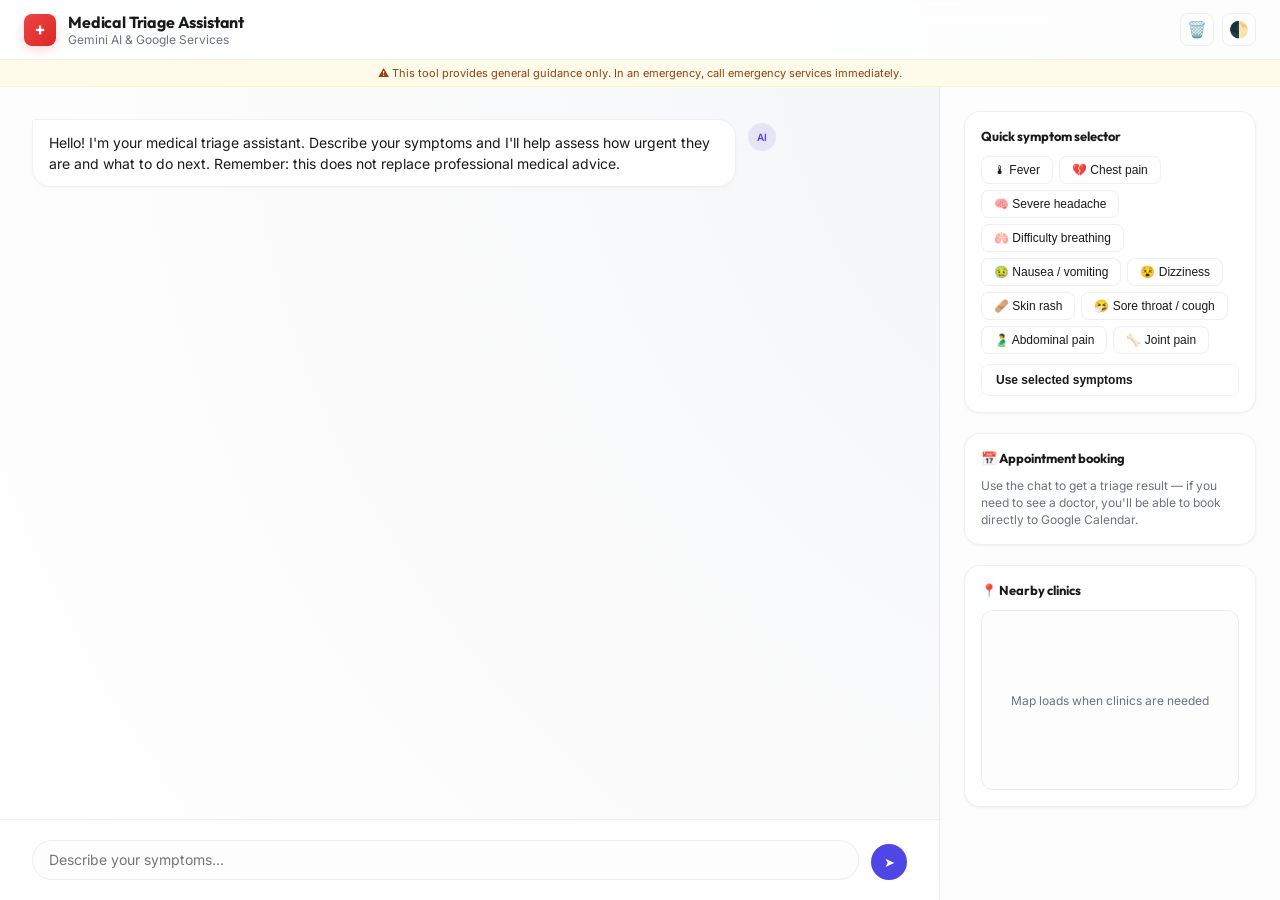
==== index.html @ 12d9a386 "Initial commit: Medical Triage Assistant" ====
<!DOCTYPE html>
<html lang="en" data-theme="light">
<head>
  <meta charset="UTF-8" />
  <meta name="viewport" content="width=device-width, initial-scale=1.0" />
  <meta name="description" content="AI-powered medical triage assistant using Gemini AI and Google Services" />
  <title>Medical Triage Assistant</title>
  <link rel="stylesheet" href="style.css" />
</head>
<body>
  <a href="#chat-messages" class="skip-link">Skip to main content</a>
  <header>
    <div class="header-left">
      <div class="logo">+</div>
      <div>
        <h1>Medical Triage Assistant</h1>
        <p>Gemini AI & Google Services</p>
      </div>
    </div>
    <div class="header-right">
      <button class="icon-btn" id="clear-chat-btn" title="Clear Chat" aria-label="Clear Chat">🗑️</button>
      <button class="icon-btn" id="theme-toggle" title="Toggle Dark Mode" aria-label="Toggle Theme">🌓</button>
    </div>
  </header>

  <div class="disclaimer-bar">
    ⚠ This tool provides general guidance only. In an emergency, call emergency services immediately.
  </div>

  <div class="main">

    <!-- Left: Chat panel -->
    <div class="chat-panel" role="main" aria-label="Medical triage chat">
      <div class="chat-messages" id="chat-messages" role="log" aria-live="polite" aria-label="Triage conversation"></div>
      <div class="chat-input-area">
        <div class="input-wrapper">
          <textarea
            id="chat-input"
            placeholder="Describe your symptoms..."
            rows="1"
            aria-label="Describe your symptoms"
          ></textarea>
        </div>
        <button class="send-btn" id="send-btn" aria-label="Send message">➤</button>
      </div>
    </div>

    <!-- Right: Side panel -->
    <div class="side-panel">

      <!-- Quick symptom selector -->
      <div class="panel-card">
        <h3>Quick symptom selector</h3>
        <div class="symptom-checklist" role="group" aria-label="Common symptoms">
          <button class="symptom-tag" data-symptom="fever">🌡 Fever</button>
          <button class="symptom-tag" data-symptom="chest pain">💔 Chest pain</button>
          <button class="symptom-tag" data-symptom="severe headache">🧠 Severe headache</button>
          <button class="symptom-tag" data-symptom="difficulty breathing">🫁 Difficulty breathing</button>
          <button class="symptom-tag" data-symptom="nausea and vomiting">🤢 Nausea / vomiting</button>
          <button class="symptom-tag" data-symptom="dizziness">😵 Dizziness</button>
          <button class="symptom-tag" data-symptom="rash">🩹 Skin rash</button>
          <button class="symptom-tag" data-symptom="sore throat and cough">🤧 Sore throat / cough</button>
          <button class="symptom-tag" data-symptom="abdominal pain">🫃 Abdominal pain</button>
          <button class="symptom-tag" data-symptom="joint pain">🦴 Joint pain</button>
        </div>
        <button class="btn btn-outline" id="use-selected-btn" style="width:100%;margin-top:10px;">Use selected symptoms</button>
      </div>

      <!-- Calendar status -->
      <div class="panel-card">
        <h3>📅 Appointment booking</h3>
        <div class="calendar-status" id="calendar-status">
          Use the chat to get a triage result — if you need to see a doctor, you'll be able to book directly to Google Calendar.
        </div>
      </div>

      <!-- Map -->
      <div class="panel-card">
        <h3>📍 Nearby clinics</h3>
        <div id="map-container">Map loads when clinics are needed</div>
      </div>

    </div>
  </div>

  <script src="config.js"></script>
  <script src="app.js"></script>
</body>
</html>
---- style.css ----
@import url('https://fonts.googleapis.com/css2?family=Inter:wght@400;500;600&family=Outfit:wght@400;600;700&display=swap');

:root {
  /* Core Palette */
  --bg: #fdfdfd;
  --surface: rgba(255, 255, 255, 0.8);
  --glass: rgba(255, 255, 255, 0.4);
  --border: rgba(0, 0, 0, 0.06);
  --text: #1a1a1a;
  --muted: #6b7280;
  
  /* Brand Colors */
  --primary: #4f46e5;
  --primary-glow: rgba(79, 70, 229, 0.1);
  --accent: #ef4444;
  
  /* Triage Colors */
  --low: #10b981;
  --medium: #f59e0b;
  --high: #ef4444;
  --emergency: #991b1b;
  
  /* Spacing & Radius */
  --radius: 16px;
  --transition: all 0.3s cubic-bezier(0.4, 0, 0.2, 1);
}

[data-theme="dark"] {
  --bg: #111827;
  --surface: rgba(31, 41, 55, 0.8);
  --glass: rgba(31, 41, 55, 0.4);
  --border: rgba(255, 255, 255, 0.1);
  --text: #f9fafb;
  --muted: #9ca3af;
}

/* ─── Accessibility ─────────────────────────────────────────────────────────── */
.skip-link {
  position: absolute;
  top: -100px;
  left: 1rem;
  background: var(--primary);
  color: white;
  padding: 8px 16px;
  border-radius: 0 0 8px 8px;
  font-size: 14px;
  font-weight: 600;
  text-decoration: none;
  z-index: 9999;
  transition: top 0.2s;
}
.skip-link:focus { top: 0; }

*, *::before, *::after { 
  box-sizing: border-box; 
  margin: 0; 
  padding: 0; 
}

body {
  font-family: 'Inter', -apple-system, sans-serif;
  background: radial-gradient(circle at top right, #f3f4f6, #ffffff);
  color: var(--text);
  min-height: 100vh;
  display: flex;
  flex-direction: column;
  overflow: hidden; /* Main window shouldn't scroll */
}

[data-theme="dark"] body {
  background: radial-gradient(circle at top right, #1f2937, #111827);
}

h1, h2, h3, .logo {
  font-family: 'Outfit', sans-serif;
}

/* ─── Header ─────────────────────────────────────────────────────────────── */
header {
  background: var(--surface);
  backdrop-filter: blur(12px);
  -webkit-backdrop-filter: blur(12px);
  border-bottom: 1px solid var(--border);
  padding: 0.75rem 1.5rem;
  display: flex;
  align-items: center;
  justify-content: space-between;
  z-index: 100;
}

.header-left {
  display: flex;
  align-items: center;
  gap: 12px;
}

.header-right {
  display: flex;
  gap: 8px;
}

.icon-btn {
  background: transparent;
  border: 1px solid var(--border);
  border-radius: 8px;
  font-size: 16px;
  padding: 6px;
  cursor: pointer;
  transition: var(--transition);
  display: flex;
  color: var(--text);
}
.icon-btn:hover { background: var(--border); }

.logo {
  width: 32px;
  height: 32px;
  background: linear-gradient(135deg, var(--accent), #dc2626);
  border-radius: 8px;
  display: flex;
  align-items: center;
  justify-content: center;
  color: white;
  font-size: 18px;
  font-weight: 700;
  box-shadow: 0 4px 12px rgba(239, 68, 68, 0.2);
}

header h1 { 
  font-size: 16px; 
  font-weight: 700; 
  letter-spacing: -0.01em;
}

header p { 
  font-size: 12px; 
  color: var(--muted);
}

/* ─── Compact Disclaimer ────────────────────────────────────────────────────── */
.disclaimer-bar {
  background: #fffbeb;
  border-bottom: 1px solid #fef3c7;
  padding: 6px 1.5rem;
  font-size: 11px;
  color: #92400e;
  text-align: center;
}

/* ─── Main Layout ───────────────────────────────────────────────────────────── */
.main {
  display: grid;
  grid-template-columns: 1fr 340px;
  gap: 0;
  flex: 1;
  height: calc(100vh - 80px); /* Adjust based on header + disclaimer height */
  overflow: hidden;
}

/* ─── Chat Panel ────────────────────────────────────────────────────────────── */
.chat-panel {
  display: flex;
  flex-direction: column;
  background: transparent;
  border-right: 1px solid var(--border);
}

.chat-messages {
  flex: 1;
  overflow-y: auto;
  padding: 2rem;
  display: flex;
  flex-direction: column;
  gap: 1.5rem;
  scroll-behavior: smooth;
}

/* Custom Scrollbar */
.chat-messages::-webkit-scrollbar { width: 6px; }
.chat-messages::-webkit-scrollbar-track { background: transparent; }
.chat-messages::-webkit-scrollbar-thumb { background: #e5e7eb; border-radius: 10px; }

.message {
  display: flex;
  gap: 12px;
  max-width: 85%;
  animation: fadeIn 0.4s ease-out;
}

@keyframes fadeIn {
  from { opacity: 0; transform: translateY(10px); }
  to { opacity: 1; transform: translateY(0); }
}

.message.user { 
  align-self: flex-end;
  flex-direction: row-reverse;
}

.avatar {
  width: 28px;
  height: 28px;
  border-radius: 50%;
  display: flex;
  align-items: center;
  justify-content: center;
  font-size: 10px;
  font-weight: 600;
  flex-shrink: 0;
  margin-top: 4px;
}

.message.assistant .avatar { background: var(--primary-glow); color: var(--primary); }
.message.user .avatar { background: #eff6ff; color: #1d4ed8; }

.bubble {
  padding: 12px 16px;
  border-radius: 18px;
  font-size: 14px;
  line-height: 1.5;
  position: relative;
}

.message.assistant .bubble {
  background: var(--surface);
  color: var(--text);
  border: 1px solid var(--border);
  box-shadow: 0 2px 4px rgba(0,0,0,0.02);
  border-top-left-radius: 4px;
}

.message.user .bubble {
  background: var(--primary);
  color: white;
  border-top-right-radius: 4px;
  box-shadow: 0 4px 12px rgba(79, 70, 229, 0.15);
}

/* ─── Triage Content ────────────────────────────────────────────────────────── */
.urgency-badge {
  display: inline-flex;
  align-items: center;
  gap: 6px;
  padding: 4px 10px;
  border-radius: 6px;
  font-size: 11px;
  font-weight: 700;
  text-transform: uppercase;
  letter-spacing: 0.03em;
  margin-bottom: 12px;
}

.urgency-low      { background: #d1fae5; color: #065f46; }
.urgency-medium   { background: #fef3c7; color: #92400e; }
.urgency-high     { background: #fee2e2; color: #991b1b; }
/* ─── Emergency Note ────────────────────────────────────────────────────────── */
.emergency-note {
  background: var(--emergency);
  color: white;
  padding: 12px 16px;
  border-radius: 12px;
  font-weight: 600;
  margin-bottom: 16px;
  font-size: 14px;
  box-shadow: 0 4px 12px rgba(153, 27, 27, 0.2);
  display: flex;
  align-items: center;
  gap: 10px;
}

.triage-section { margin-top: 12px; }
.triage-section h4 { 
  font-size: 11px; 
  font-weight: 700; 
  margin-bottom: 6px; 
  color: var(--muted); 
  text-transform: uppercase;
}

.triage-section p, .triage-section ul { font-size: 14px; color: var(--text); }
.triage-section ul { padding-left: 1.25rem; list-style-type: none; }
.triage-section ul li { position: relative; margin-bottom: 4px; }
.triage-section ul li::before {
  content: "•";
  color: var(--primary);
  position: absolute;
  left: -1rem;
}

/* ─── Input Area ────────────────────────────────────────────────────────────── */
.chat-input-area {
  padding: 1.25rem 2rem;
  background: var(--surface);
  border-top: 1px solid var(--border);
  display: flex;
  gap: 12px;
  align-items: flex-end; /* Align to bottom for resize */
}

.input-wrapper {
  flex: 1;
  position: relative;
  display: flex;
  align-items: flex-end; /* Keep textarea grounded */
}

.chat-input-area textarea {
  width: 100%;
  border: 1px solid var(--border);
  border-radius: 20px;
  padding: 10px 16px;
  font-size: 14px;
  font-family: inherit;
  resize: none;
  min-height: 40px;
  max-height: 150px;
  outline: none;
  background: var(--bg);
  color: var(--text);
  transition: box-shadow var(--transition), border-color var(--transition);
  overflow-y: hidden; /* Hide scroll unless max-height hit */
}

.chat-input-area textarea:focus { 
  border-color: var(--primary); 
  background: var(--surface);
  box-shadow: 0 0 0 4px var(--primary-glow);
}

.send-btn {
  width: 36px;
  height: 36px;
  border-radius: 50%;
  background: var(--primary);
  color: white;
  border: none;
  cursor: pointer;
  display: flex;
  align-items: center;
  justify-content: center;
  transition: var(--transition);
}

.send-btn:hover:not(:disabled) { transform: scale(1.05); background: #4338ca; }
.send-btn:disabled { opacity: 0.5; cursor: not-allowed; }

/* ─── Side Panel ───────────────────────────────────────────────────────────── */
.side-panel {
  background: var(--bg);
  padding: 1.5rem;
  display: flex;
  flex-direction: column;
  gap: 1.25rem;
  overflow-y: auto;
}

.panel-card {
  background: var(--surface);
  border: 1px solid var(--border);
  border-radius: var(--radius);
  padding: 1rem;
  box-shadow: 0 1px 3px rgba(0,0,0,0.05);
}

.panel-card h3 { 
  font-size: 13px; 
  font-weight: 700; 
  margin-bottom: 12px; 
  display: flex;
  align-items: center;
  gap: 8px;
}

.symptom-checklist { 
  display: flex; 
  flex-wrap: wrap; 
  gap: 6px; 
}

.symptom-tag {
  padding: 6px 12px;
  border: 1px solid var(--border);
  border-radius: 8px;
  font-size: 12px;
  cursor: pointer;
  background: var(--surface);
  color: var(--text);
  transition: var(--transition);
}

.symptom-tag:hover { border-color: var(--primary); color: var(--primary); }
.symptom-tag.selected { background: var(--primary-glow); border-color: var(--primary); color: var(--primary); }

#map-container {
  height: 180px;
  border-radius: 12px;
  overflow: hidden;
  border: 1px solid var(--border);
  background: var(--bg);
  display: flex;
  align-items: center;
  justify-content: center;
  font-size: 12px;
  color: var(--muted);
  text-align: center;
  padding: 1rem;
}

.calendar-status {
  font-size: 12px;
  color: var(--muted);
  line-height: 1.4;
}

.action-buttons { 
  display: flex; 
  gap: 8px; 
  margin-top: 16px; 
}

.btn {
  padding: 8px 14px;
  border-radius: 8px;
  font-size: 12px;
  font-weight: 600;
  cursor: pointer;
  border: none;
  transition: var(--transition);
  display: inline-flex;
  align-items: center;
  gap: 6px;
}

.btn-primary { background: var(--primary); color: white; }
.btn-green   { background: var(--low); color: white; }
.btn-outline { background: transparent; border: 1px solid var(--border); color: var(--text); }
.btn:hover { filter: brightness(0.95); transform: translateY(-1px); }

/* ─── Typing Indicator ─────────────────────────────────────────────────────── */
.typing-indicator { display: flex; gap: 4px; padding: 4px 0; }
.typing-indicator span {
  width: 6px; height: 6px; background: var(--muted);
  border-radius: 50%; animation: bounce 1.2s infinite;
}
.typing-indicator span:nth-child(2) { animation-delay: 0.2s; }
.typing-indicator span:nth-child(3) { animation-delay: 0.4s; }
@keyframes bounce { 0%,60%,100%{transform:translateY(0)} 30%{transform:translateY(-4px)} }

/* ─── Dark mode overrides ───────────────────────────────────────────────────── */
[data-theme="dark"] .urgency-medium { background: #78350f; color: #fef3c7; }
[data-theme="dark"] .urgency-low { background: #064e3b; color: #d1fae5; }
[data-theme="dark"] .urgency-high { background: #7f1d1d; color: #fee2e2; }

@media (max-width: 850px) {
  .main { grid-template-columns: 1fr; }
  .side-panel { display: none; } /* Could add a toggle here later */
}
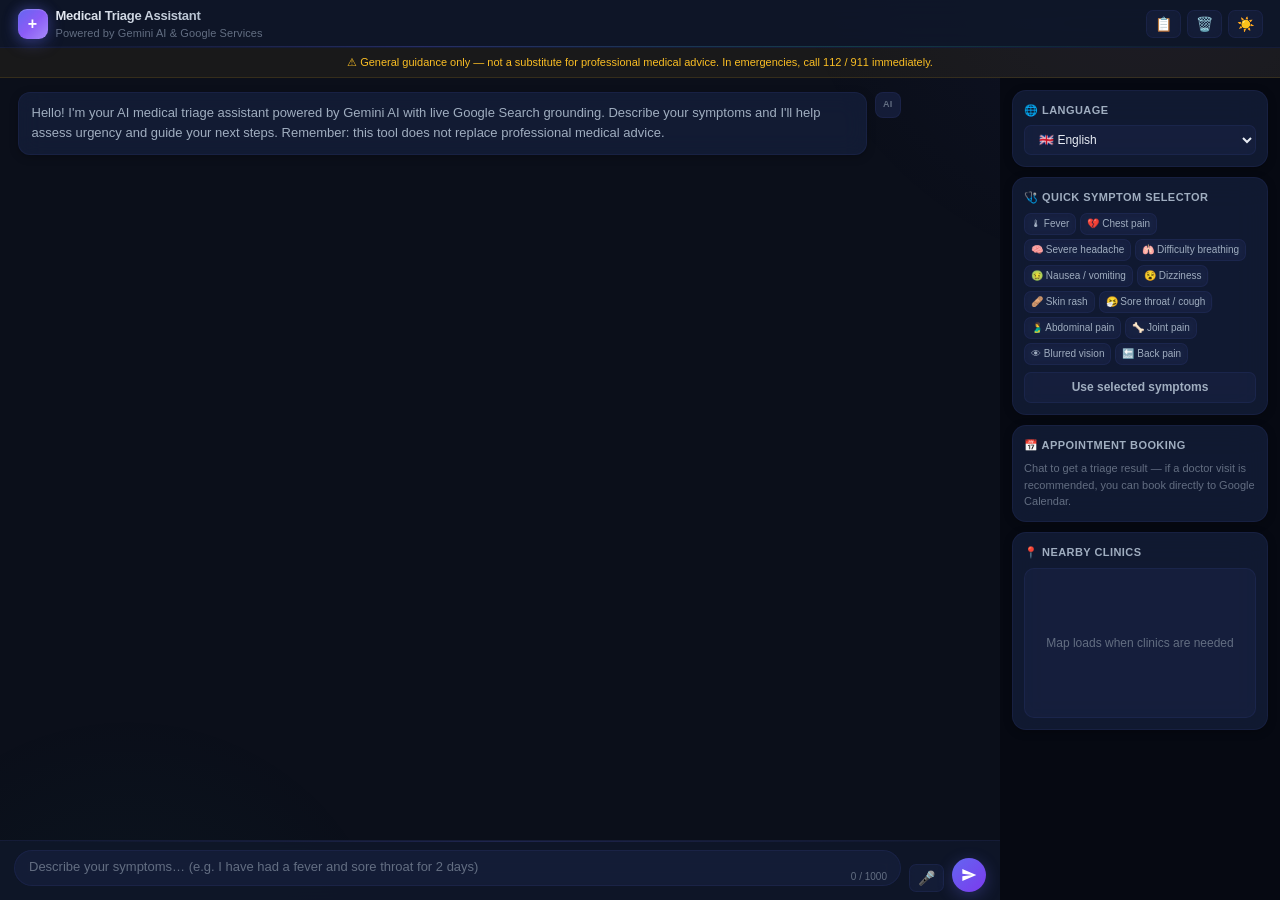
==== commit 397bd2b6: "Saving local changes before pull" ====
--- a/index.html
+++ b/index.html
@@ -1,87 +1,184 @@
 <!DOCTYPE html>
-<html lang="en" data-theme="light">
+<html lang="en" data-theme="dark">
+
 <head>
   <meta charset="UTF-8" />
   <meta name="viewport" content="width=device-width, initial-scale=1.0" />
-  <meta name="description" content="AI-powered medical triage assistant using Gemini AI and Google Services" />
+  <meta name="description" content="AI-powered medical triage assistant — assess symptom urgency, book appointments, and find nearby clinics." />
+  <meta name="theme-color" content="#4f46e5" />
+  <meta name="robots" content="noindex, nofollow" />
+
+  <!-- PWA -->
+  <link rel="manifest" href="manifest.json" />
+  <meta name="mobile-web-app-capable" content="yes" />
+  <meta name="apple-mobile-web-app-capable" content="yes" />
+  <meta name="apple-mobile-web-app-status-bar-style" content="black-translucent" />
+  <meta name="apple-mobile-web-app-title" content="Triage AI" />
+
+  <!-- Open Graph -->
+  <meta property="og:title"        content="Medical Triage Assistant" />
+  <meta property="og:description"  content="AI-powered symptom triage — assess urgency, book appointments, find nearby clinics." />
+  <meta property="og:type"         content="website" />
+  <meta name="twitter:card"        content="summary" />
+  <meta name="twitter:title"       content="Medical Triage Assistant" />
+  <meta name="twitter:description" content="AI-powered symptom triage powered by Gemini AI & Google Services." />
+
+  <!-- Content-Security-Policy -->
+  <meta http-equiv="Content-Security-Policy"
+    content="default-src 'self';
+             script-src 'self' https://accounts.google.com https://apis.google.com;
+             style-src 'self' 'unsafe-inline' https://fonts.googleapis.com;
+             font-src https://fonts.gstatic.com;
+             connect-src https://generativelanguage.googleapis.com https://www.googleapis.com https://accounts.google.com;
+             frame-src https://www.google.com;
+             img-src 'self' data: https:;
+             upgrade-insecure-requests;" />
+
   <title>Medical Triage Assistant</title>
-  <link rel="stylesheet" href="style.css" />
+  <link rel="preconnect" href="https://fonts.googleapis.com" crossorigin />
+  <link rel="stylesheet" href="style.css?v=4" />
 </head>
+
 <body>
-  <a href="#chat-messages" class="skip-link">Skip to main content</a>
-  <header>
+  <!-- Skip nav for keyboard users -->
+  <a href="#chat-messages" class="skip-link">Skip to chat</a>
+
+  <header role="banner">
     <div class="header-left">
-      <div class="logo">+</div>
+      <div class="logo" aria-hidden="true">+</div>
       <div>
         <h1>Medical Triage Assistant</h1>
-        <p>Gemini AI & Google Services</p>
+        <p class="header-sub">Powered by Gemini AI &amp; Google Services</p>
       </div>
     </div>
     <div class="header-right">
-      <button class="icon-btn" id="clear-chat-btn" title="Clear Chat" aria-label="Clear Chat">🗑️</button>
-      <button class="icon-btn" id="theme-toggle" title="Toggle Dark Mode" aria-label="Toggle Theme">🌓</button>
+      <button class="icon-btn" id="history-btn" title="View session history" aria-label="View session history" aria-expanded="false">📋</button>
+      <button class="icon-btn" id="clear-chat-btn" title="Clear chat" aria-label="Clear chat conversation">🗑️</button>
+      <button class="icon-btn" id="theme-toggle" title="Toggle dark mode" aria-label="Toggle dark mode" aria-pressed="false">🌓</button>
     </div>
   </header>
 
-  <div class="disclaimer-bar">
-    ⚠ This tool provides general guidance only. In an emergency, call emergency services immediately.
+  <!-- Persistent disclaimer -->
+  <div class="disclaimer-bar" role="note" aria-label="Medical disclaimer">
+    ⚠ General guidance only — not a substitute for professional medical advice. In emergencies, call 112 / 911 immediately.
   </div>
 
   <div class="main">
 
-    <!-- Left: Chat panel -->
-    <div class="chat-panel" role="main" aria-label="Medical triage chat">
-      <div class="chat-messages" id="chat-messages" role="log" aria-live="polite" aria-label="Triage conversation"></div>
-      <div class="chat-input-area">
+    <!-- ── Left: Chat panel ───────────────────────────────────────── -->
+    <main class="chat-panel" aria-label="Medical triage conversation">
+
+      <!-- Offline banner -->
+      <div class="offline-banner" id="offline-banner" hidden aria-live="assertive">
+        📶 You appear to be offline. Responses may not work until connectivity is restored.
+      </div>
+
+      <div class="chat-messages" id="chat-messages"
+           role="log"
+           aria-live="polite"
+           aria-atomic="false"
+           aria-label="Triage conversation history"
+           tabindex="0">
+      </div>
+
+      <!-- Input area -->
+      <div class="chat-input-area" role="group" aria-label="Message composer">
+        <label for="chat-input" class="sr-only">Describe your symptoms</label>
         <div class="input-wrapper">
           <textarea
             id="chat-input"
-            placeholder="Describe your symptoms..."
+            placeholder="Describe your symptoms… (e.g. I have had a fever and sore throat for 2 days)"
             rows="1"
+            maxlength="1000"
             aria-label="Describe your symptoms"
+            aria-describedby="char-counter"
+            autocomplete="off"
+            spellcheck="true"
           ></textarea>
+          <span id="char-counter" class="char-counter" aria-live="polite" aria-atomic="true">0 / 1000</span>
         </div>
-        <button class="send-btn" id="send-btn" aria-label="Send message">➤</button>
+
+        <button class="icon-btn voice-btn" id="voice-btn" hidden
+          aria-label="Use voice input"
+          aria-pressed="false"
+          title="Speak your symptoms">🎤</button>
+
+        <button class="send-btn" id="send-btn" aria-label="Send message" title="Send (Enter)">
+          <svg aria-hidden="true" focusable="false" width="16" height="16" viewBox="0 0 24 24" fill="currentColor">
+            <path d="M2 21l21-9L2 3v7l15 2-15 2z"/>
+          </svg>
+        </button>
       </div>
-    </div>
+    </main>
 
-    <!-- Right: Side panel -->
-    <div class="side-panel">
+    <!-- ── Right: Side panel ─────────────────────────────────────── -->
+    <aside class="side-panel" aria-label="Tools and information panel">
+
+      <!-- Language selector -->
+      <section class="panel-card" aria-labelledby="lang-heading">
+        <h2 id="lang-heading" class="panel-heading">🌐 Language</h2>
+        <label for="lang-selector" class="sr-only">Select language</label>
+        <select id="lang-selector" class="lang-select" aria-label="Select interface language">
+          <option value="en">🇬🇧 English</option>
+          <option value="es">🇪🇸 Español</option>
+        </select>
+      </section>
 
       <!-- Quick symptom selector -->
-      <div class="panel-card">
-        <h3>Quick symptom selector</h3>
-        <div class="symptom-checklist" role="group" aria-label="Common symptoms">
-          <button class="symptom-tag" data-symptom="fever">🌡 Fever</button>
-          <button class="symptom-tag" data-symptom="chest pain">💔 Chest pain</button>
-          <button class="symptom-tag" data-symptom="severe headache">🧠 Severe headache</button>
-          <button class="symptom-tag" data-symptom="difficulty breathing">🫁 Difficulty breathing</button>
-          <button class="symptom-tag" data-symptom="nausea and vomiting">🤢 Nausea / vomiting</button>
-          <button class="symptom-tag" data-symptom="dizziness">😵 Dizziness</button>
-          <button class="symptom-tag" data-symptom="rash">🩹 Skin rash</button>
-          <button class="symptom-tag" data-symptom="sore throat and cough">🤧 Sore throat / cough</button>
-          <button class="symptom-tag" data-symptom="abdominal pain">🫃 Abdominal pain</button>
-          <button class="symptom-tag" data-symptom="joint pain">🦴 Joint pain</button>
+      <section class="panel-card" aria-labelledby="symptom-heading">
+        <h2 id="symptom-heading" class="panel-heading">🩺 Quick symptom selector</h2>
+        <div class="symptom-checklist" role="group" aria-label="Select symptoms you are experiencing">
+          <button class="symptom-tag" data-symptom="fever" aria-pressed="false">🌡 Fever</button>
+          <button class="symptom-tag" data-symptom="chest pain" aria-pressed="false">💔 Chest pain</button>
+          <button class="symptom-tag" data-symptom="severe headache" aria-pressed="false">🧠 Severe headache</button>
+          <button class="symptom-tag" data-symptom="difficulty breathing" aria-pressed="false">🫁 Difficulty breathing</button>
+          <button class="symptom-tag" data-symptom="nausea and vomiting" aria-pressed="false">🤢 Nausea / vomiting</button>
+          <button class="symptom-tag" data-symptom="dizziness" aria-pressed="false">😵 Dizziness</button>
+          <button class="symptom-tag" data-symptom="rash" aria-pressed="false">🩹 Skin rash</button>
+          <button class="symptom-tag" data-symptom="sore throat and cough" aria-pressed="false">🤧 Sore throat / cough</button>
+          <button class="symptom-tag" data-symptom="abdominal pain" aria-pressed="false">🫃 Abdominal pain</button>
+          <button class="symptom-tag" data-symptom="joint pain" aria-pressed="false">🦴 Joint pain</button>
+          <button class="symptom-tag" data-symptom="blurred vision" aria-pressed="false">👁 Blurred vision</button>
+          <button class="symptom-tag" data-symptom="back pain" aria-pressed="false">🔙 Back pain</button>
         </div>
-        <button class="btn btn-outline" id="use-selected-btn" style="width:100%;margin-top:10px;">Use selected symptoms</button>
-      </div>
+        <button class="btn btn-outline full-width" id="use-selected-btn">Use selected symptoms</button>
+      </section>
+
+      <!-- Triage history summary -->
+      <section class="panel-card" aria-labelledby="history-heading" id="history-panel" hidden>
+        <h2 id="history-heading" class="panel-heading">🕐 Session History</h2>
+        <ol class="history-list" id="history-list" aria-label="Previous triage results"></ol>
+      </section>
 
       <!-- Calendar status -->
-      <div class="panel-card">
-        <h3>📅 Appointment booking</h3>
-        <div class="calendar-status" id="calendar-status">
-          Use the chat to get a triage result — if you need to see a doctor, you'll be able to book directly to Google Calendar.
+      <section class="panel-card" aria-labelledby="cal-heading">
+        <h2 id="cal-heading" class="panel-heading">📅 Appointment booking</h2>
+        <div class="calendar-status" id="calendar-status" aria-live="polite" aria-atomic="true">
+          Chat to get a triage result — if a doctor visit is recommended, you can book directly to Google Calendar.
         </div>
+      </section>
+
+      <!-- Nearby clinics map -->
+      <section class="panel-card" aria-labelledby="map-heading">
+        <h2 id="map-heading" class="panel-heading">📍 Nearby clinics</h2>
+        <div id="map-container" role="region" aria-label="Map of nearby clinics" aria-live="polite">
+          <p class="map-placeholder">Map loads when clinics are needed</p>
+        </div>
+      </section>
+
+    </aside>
+  </div>
+
+  <!-- Session history modal -->
+  <dialog class="modal" id="history-modal" aria-labelledby="modal-title" aria-modal="true">
+    <div class="modal-inner">
+      <div class="modal-header">
+        <h2 id="modal-title">Session Triage History</h2>
+        <button class="icon-btn" id="close-modal-btn" aria-label="Close history modal">✕</button>
       </div>
-
-      <!-- Map -->
-      <div class="panel-card">
-        <h3>📍 Nearby clinics</h3>
-        <div id="map-container">Map loads when clinics are needed</div>
-      </div>
-
+      <div id="modal-body" class="modal-body" aria-live="polite"></div>
     </div>
-  </div>
+  </dialog>
 
   <script src="config.js"></script>
   <script src="app.js"></script>
--- a/style.css
+++ b/style.css
@@ -1,457 +1,673 @@
-@import url('https://fonts.googleapis.com/css2?family=Inter:wght@400;500;600&family=Outfit:wght@400;600;700&display=swap');
-
+@import url('https://fonts.googleapis.com/css2?family=Inter:wght@300;400;500;600;700&family=Outfit:wght@500;600;700;800&display=swap');
+
+/* ─── Design Tokens ──────────────────────────────────────────────────────────── */
 :root {
-  /* Core Palette */
-  --bg: #fdfdfd;
-  --surface: rgba(255, 255, 255, 0.8);
-  --glass: rgba(255, 255, 255, 0.4);
-  --border: rgba(0, 0, 0, 0.06);
-  --text: #1a1a1a;
-  --muted: #6b7280;
-  
-  /* Brand Colors */
-  --primary: #4f46e5;
-  --primary-glow: rgba(79, 70, 229, 0.1);
-  --accent: #ef4444;
-  
-  /* Triage Colors */
-  --low: #10b981;
-  --medium: #f59e0b;
-  --high: #ef4444;
-  --emergency: #991b1b;
-  
-  /* Spacing & Radius */
-  --radius: 16px;
-  --transition: all 0.3s cubic-bezier(0.4, 0, 0.2, 1);
-}
-
-[data-theme="dark"] {
-  --bg: #111827;
-  --surface: rgba(31, 41, 55, 0.8);
-  --glass: rgba(31, 41, 55, 0.4);
-  --border: rgba(255, 255, 255, 0.1);
-  --text: #f9fafb;
-  --muted: #9ca3af;
-}
-
-/* ─── Accessibility ─────────────────────────────────────────────────────────── */
-.skip-link {
-  position: absolute;
-  top: -100px;
-  left: 1rem;
-  background: var(--primary);
-  color: white;
-  padding: 8px 16px;
-  border-radius: 0 0 8px 8px;
-  font-size: 14px;
-  font-weight: 600;
-  text-decoration: none;
-  z-index: 9999;
-  transition: top 0.2s;
-}
-.skip-link:focus { top: 0; }
-
-*, *::before, *::after { 
-  box-sizing: border-box; 
-  margin: 0; 
-  padding: 0; 
-}
-
+  --bg:          #0b0f1a;
+  --bg-deep:     #060912;
+  --surface:     rgba(15, 23, 42, 0.88);
+  --surface-raised: rgba(22, 33, 62, 0.72);
+  --glass:       rgba(30, 41, 80, 0.38);
+  --glass-strong: rgba(30, 41, 80, 0.55);
+  --border:      rgba(99, 120, 255, 0.08);
+  --border-subtle: rgba(255, 255, 255, 0.04);
+  --text:        #e8ecf4;
+  --text-sub:    #a0aec0;
+  --muted:       #636e82;
+
+  --primary:         #6366f1;
+  --primary-hover:   #818cf8;
+  --primary-deep:    #4f46e5;
+  --primary-glow:    rgba(99, 102, 241, 0.15);
+  --primary-glow-strong: rgba(99, 102, 241, 0.25);
+  --primary-text:    #ffffff;
+
+  --accent:          #f43f5e;
+  --accent-glow:     rgba(244, 63, 94, 0.18);
+
+  --teal:            #2dd4bf;
+  --teal-glow:       rgba(45, 212, 191, 0.12);
+
+  --low:       #34d399;
+  --low-bg:    rgba(52, 211, 153, 0.12);
+  --medium:    #fbbf24;
+  --medium-bg: rgba(251, 191, 36, 0.12);
+  --high:      #f87171;
+  --high-bg:   rgba(248, 113, 113, 0.12);
+  --emergency: #ef4444;
+  --emergency-bg: rgba(239, 68, 68, 0.15);
+
+  --em-red:    #dc2626;
+  --em-red-dark: #7f1d1d;
+  --em-glow:   rgba(220, 38, 38, 0.4);
+
+  --radius:     14px;
+  --radius-md:  10px;
+  --radius-sm:  7px;
+  --radius-xs:  4px;
+  --shadow-sm:  0 2px 8px rgba(0,0,0,0.25);
+  --shadow-md:  0 8px 32px rgba(0,0,0,0.35);
+  --shadow-lg:  0 16px 64px rgba(0,0,0,0.4);
+  --shadow-glow: 0 0 40px rgba(99, 102, 241, 0.08);
+  --transition: 0.25s cubic-bezier(0.4, 0, 0.2, 1);
+  --transition-fast: 0.15s cubic-bezier(0.4, 0, 0.2, 1);
+  --focus-ring: 0 0 0 3px rgba(99, 102, 241, 0.5);
+}
+
+/* Light theme overrides */
+[data-theme="light"] {
+  --bg:          #f0f2f7;
+  --bg-deep:     #e8eaf0;
+  --surface:     rgba(255, 255, 255, 0.92);
+  --surface-raised: rgba(255, 255, 255, 0.82);
+  --glass:       rgba(255, 255, 255, 0.55);
+  --glass-strong: rgba(255, 255, 255, 0.72);
+  --border:      rgba(0, 0, 0, 0.08);
+  --border-subtle: rgba(0, 0, 0, 0.04);
+  --text:        #111827;
+  --text-sub:    #374151;
+  --muted:       #6b7280;
+  --primary-glow: rgba(99, 102, 241, 0.1);
+  --primary-glow-strong: rgba(99, 102, 241, 0.18);
+  --low-bg:    rgba(52, 211, 153, 0.1);
+  --medium-bg: rgba(251, 191, 36, 0.1);
+  --high-bg:   rgba(248, 113, 113, 0.1);
+  --emergency-bg: rgba(239, 68, 68, 0.1);
+  --shadow-sm:  0 1px 4px rgba(0,0,0,0.06);
+  --shadow-md:  0 4px 20px rgba(0,0,0,0.08);
+  --shadow-lg:  0 8px 40px rgba(0,0,0,0.1);
+  --shadow-glow: none;
+}
+
+/* ─── Reset & Base ───────────────────────────────────────────────────────────── */
+*, *::before, *::after { box-sizing: border-box; margin: 0; padding: 0; }
+html { font-size: 14px; }
 body {
-  font-family: 'Inter', -apple-system, sans-serif;
-  background: radial-gradient(circle at top right, #f3f4f6, #ffffff);
+  font-family: 'Inter', -apple-system, BlinkMacSystemFont, sans-serif;
+  background: var(--bg);
   color: var(--text);
   min-height: 100vh;
   display: flex;
   flex-direction: column;
-  overflow: hidden; /* Main window shouldn't scroll */
-}
-
-[data-theme="dark"] body {
-  background: radial-gradient(circle at top right, #1f2937, #111827);
-}
-
-h1, h2, h3, .logo {
-  font-family: 'Outfit', sans-serif;
-}
-
-/* ─── Header ─────────────────────────────────────────────────────────────── */
+  overflow: hidden;
+  line-height: 1.5;
+  -webkit-font-smoothing: antialiased;
+  -moz-osx-font-smoothing: grayscale;
+}
+body::before {
+  content: '';
+  position: fixed;
+  top: -50%; right: -30%;
+  width: 80vw; height: 80vh;
+  background: radial-gradient(circle, rgba(99,102,241,0.06) 0%, transparent 60%);
+  pointer-events: none; z-index: 0;
+}
+body::after {
+  content: '';
+  position: fixed;
+  bottom: -40%; left: -20%;
+  width: 60vw; height: 60vh;
+  background: radial-gradient(circle, rgba(45,212,191,0.04) 0%, transparent 60%);
+  pointer-events: none; z-index: 0;
+}
+[data-theme="light"] body::before,
+[data-theme="light"] body::after { display: none; }
+h1, h2, h3, .logo { font-family: 'Outfit', sans-serif; }
+
+/* ─── Accessibility ──────────────────────────────────────────────────────────── */
+.skip-link {
+  position: absolute; top: -100px; left: 1rem;
+  background: var(--primary); color: #fff;
+  padding: 8px 16px; border-radius: 0 0 8px 8px;
+  font-size: 14px; font-weight: 600;
+  text-decoration: none; z-index: 9999;
+  transition: top 0.2s;
+}
+.skip-link:focus { top: 0; outline: 3px solid #fff; }
+.sr-only {
+  position: absolute; width: 1px; height: 1px;
+  margin: -1px; padding: 0; overflow: hidden;
+  clip: rect(0,0,0,0); white-space: nowrap; border: 0;
+}
+:focus-visible {
+  outline: none;
+  box-shadow: var(--focus-ring);
+  border-radius: var(--radius-sm);
+}
+
+/* ─── Header ─────────────────────────────────────────────────────────────────── */
 header {
   background: var(--surface);
-  backdrop-filter: blur(12px);
-  -webkit-backdrop-filter: blur(12px);
+  backdrop-filter: blur(24px) saturate(1.6);
+  -webkit-backdrop-filter: blur(24px) saturate(1.6);
   border-bottom: 1px solid var(--border);
-  padding: 0.75rem 1.5rem;
-  display: flex;
-  align-items: center;
-  justify-content: space-between;
-  z-index: 100;
-}
-
-.header-left {
-  display: flex;
-  align-items: center;
-  gap: 12px;
-}
-
-.header-right {
-  display: flex;
-  gap: 8px;
-}
-
+  padding: 0.4rem 1.25rem;
+  display: flex; align-items: center; justify-content: space-between;
+  z-index: 100; flex-shrink: 0; position: relative;
+}
+header::after {
+  content: '';
+  position: absolute; bottom: 0; left: 0; right: 0; height: 1px;
+  background: linear-gradient(90deg, transparent, rgba(99,102,241,0.3), rgba(45,212,191,0.2), transparent);
+}
+.header-left { display: flex; align-items: center; gap: 8px; }
+.header-right { display: flex; gap: 6px; }
+.logo {
+  width: 30px; height: 30px;
+  background: linear-gradient(135deg, #6366f1, #8b5cf6, #a78bfa);
+  border-radius: 9px;
+  display: flex; align-items: center; justify-content: center;
+  color: #fff; font-size: 16px; font-weight: 800;
+  box-shadow: 0 4px 16px rgba(99,102,241,0.35), inset 0 1px 1px rgba(255,255,255,0.2);
+  flex-shrink: 0; position: relative;
+}
+.logo::after {
+  content: '';
+  position: absolute; inset: -2px; border-radius: 13px;
+  background: linear-gradient(135deg, rgba(99,102,241,0.3), transparent);
+  z-index: -1; filter: blur(6px);
+}
+header h1 {
+  font-size: 13px; font-weight: 700; letter-spacing: -0.02em;
+  background: linear-gradient(135deg, var(--text), var(--text-sub));
+  -webkit-background-clip: text; -webkit-text-fill-color: transparent; background-clip: text;
+}
+.header-sub { font-size: 11px; color: var(--muted); font-weight: 400; letter-spacing: 0.01em; }
 .icon-btn {
-  background: transparent;
-  border: 1px solid var(--border);
-  border-radius: 8px;
-  font-size: 16px;
-  padding: 6px;
-  cursor: pointer;
-  transition: var(--transition);
-  display: flex;
-  color: var(--text);
-}
-.icon-btn:hover { background: var(--border); }
-
-.logo {
-  width: 32px;
-  height: 32px;
-  background: linear-gradient(135deg, var(--accent), #dc2626);
-  border-radius: 8px;
-  display: flex;
-  align-items: center;
-  justify-content: center;
-  color: white;
-  font-size: 18px;
-  font-weight: 700;
-  box-shadow: 0 4px 12px rgba(239, 68, 68, 0.2);
-}
-
-header h1 { 
-  font-size: 16px; 
-  font-weight: 700; 
-  letter-spacing: -0.01em;
-}
-
-header p { 
-  font-size: 12px; 
-  color: var(--muted);
-}
-
-/* ─── Compact Disclaimer ────────────────────────────────────────────────────── */
+  background: var(--glass); border: 1px solid var(--border);
+  border-radius: var(--radius-sm); font-size: 14px; padding: 6px 8px;
+  cursor: pointer; color: var(--text-sub); transition: all var(--transition);
+  line-height: 1; backdrop-filter: blur(8px);
+}
+.icon-btn:hover {
+  background: var(--primary-glow-strong);
+  border-color: rgba(99,102,241,0.3); color: var(--primary-hover);
+  transform: translateY(-1px); box-shadow: 0 4px 12px rgba(99,102,241,0.15);
+}
+.icon-btn:active { transform: scale(0.95) translateY(0); }
+.voice-btn[aria-pressed="true"] {
+  background: rgba(239,68,68,0.15);
+  border-color: rgba(239,68,68,0.4);
+  color: #f87171;
+}
+
+/* ─── Disclaimer bar ─────────────────────────────────────────────────────────── */
 .disclaimer-bar {
-  background: #fffbeb;
-  border-bottom: 1px solid #fef3c7;
-  padding: 6px 1.5rem;
-  font-size: 11px;
-  color: #92400e;
-  text-align: center;
-}
-
-/* ─── Main Layout ───────────────────────────────────────────────────────────── */
+  background: rgba(251,191,36,0.06);
+  border-bottom: 1px solid rgba(251,191,36,0.12);
+  color: #fbbf24; font-size: 11px; padding: 6px 1.25rem;
+  text-align: center; flex-shrink: 0; position: relative; z-index: 10;
+}
+
+/* ─── Offline banner ─────────────────────────────────────────────────────────── */
+.offline-banner {
+  background: rgba(239,68,68,0.1); border-bottom: 1px solid rgba(239,68,68,0.2);
+  color: #f87171; font-size: 12px; padding: 6px 1rem;
+  text-align: center; flex-shrink: 0;
+}
+.offline-banner[hidden] { display: none; }
+
+/* ─── Layout ─────────────────────────────────────────────────────────────────── */
 .main {
-  display: grid;
-  grid-template-columns: 1fr 340px;
-  gap: 0;
-  flex: 1;
-  height: calc(100vh - 80px); /* Adjust based on header + disclaimer height */
-  overflow: hidden;
-}
-
-/* ─── Chat Panel ────────────────────────────────────────────────────────────── */
+  flex: 1; display: grid; grid-template-columns: 1fr 280px;
+  overflow: hidden; position: relative; z-index: 1;
+}
+
+/* ─── Chat panel ─────────────────────────────────────────────────────────────── */
 .chat-panel {
-  display: flex;
+  display: flex; flex-direction: column; overflow: hidden;
+  background: transparent; position: relative;
+}
+.chat-messages {
+  flex: 1; overflow-y: auto; padding: 1rem 1.25rem;
+  display: flex; flex-direction: column; gap: 0.85rem;
+  scroll-behavior: smooth;
+}
+.chat-messages::-webkit-scrollbar { width: 4px; }
+.chat-messages::-webkit-scrollbar-thumb { background: rgba(99,102,241,0.15); border-radius: 10px; }
+
+/* ─── Messages ───────────────────────────────────────────────────────────────── */
+.message {
+  display: flex; gap: 8px; align-items: flex-start;
+  animation: msgIn 0.3s cubic-bezier(0.34, 1.56, 0.64, 1);
+}
+@keyframes msgIn {
+  from { opacity: 0; transform: translateY(12px) scale(0.97); }
+  to   { opacity: 1; transform: translateY(0)    scale(1); }
+}
+.message.user { flex-direction: row-reverse; }
+.avatar {
+  width: 26px; height: 26px; border-radius: 8px;
+  display: flex; align-items: center; justify-content: center;
+  font-size: 9px; font-weight: 700; flex-shrink: 0;
+  letter-spacing: 0.02em;
+}
+.message.user .avatar { background: linear-gradient(135deg, var(--primary), #7c3aed); color: #fff; }
+.message.assistant .avatar { background: var(--glass-strong); color: var(--muted); border: 1px solid var(--border); }
+.bubble {
+  background: var(--surface-raised); border: 1px solid var(--border);
+  border-radius: 12px; padding: 10px 13px;
+  font-size: 13px; line-height: 1.6; color: var(--text-sub);
+  backdrop-filter: blur(12px); max-width: 88%;
+  box-shadow: var(--shadow-sm);
+}
+.message.user .bubble {
+  background: linear-gradient(135deg, rgba(99,102,241,0.18), rgba(124,58,237,0.12));
+  border-color: rgba(99,102,241,0.2); color: var(--text);
+}
+.bubble-error {
+  background: rgba(239,68,68,0.08);
+  border-color: rgba(239,68,68,0.2); color: #f87171;
+}
+.bubble-escalation {
+  background: rgba(251,191,36,0.08);
+  border-color: rgba(251,191,36,0.2); color: #fbbf24;
+}
+
+/* ─── Triage card sections ───────────────────────────────────────────────────── */
+.triage-section { margin-top: 8px; }
+.triage-section h3 { font-size: 11px; font-weight: 700; color: var(--muted); text-transform: uppercase; letter-spacing: 0.05em; margin-bottom: 4px; }
+.triage-section p  { font-size: 12.5px; color: var(--text-sub); line-height: 1.5; }
+.triage-section ul { padding-left: 16px; }
+.triage-section li { font-size: 12px; color: var(--text-sub); margin-bottom: 3px; }
+.triage-disclaimer { font-size: 10px; color: var(--muted); margin-top: 10px; font-style: italic; border-top: 1px solid var(--border-subtle); padding-top: 7px; }
+.emergency-note { background: rgba(239,68,68,0.1); border: 1px solid rgba(239,68,68,0.25); border-radius: 6px; padding: 7px 10px; color: #f87171; font-size: 12px; font-weight: 600; margin-top: 8px; }
+
+/* ─── Urgency badges ─────────────────────────────────────────────────────────── */
+.urgency-badge {
+  display: inline-flex; align-items: center; gap: 5px;
+  padding: 4px 10px; border-radius: 20px; font-size: 11px; font-weight: 700;
+  letter-spacing: 0.03em; text-transform: uppercase;
+  border: 1px solid transparent;
+}
+.urgency-low       { background: var(--low-bg);       color: var(--low);       border-color: rgba(52,211,153,0.2);  animation: breatheLow 3s ease-in-out infinite; }
+.urgency-medium    { background: var(--medium-bg);     color: var(--medium);    border-color: rgba(251,191,36,0.2); }
+.urgency-high      { background: var(--high-bg);       color: var(--high);      border-color: rgba(248,113,113,0.25); }
+.urgency-emergency { background: var(--emergency-bg);  color: var(--emergency); border-color: rgba(239,68,68,0.35); animation: pulseRed 1.2s ease-in-out infinite; }
+@keyframes breatheLow {
+  0%, 100% { box-shadow: 0 0 0 0 rgba(52,211,153,0); }
+  50%       { box-shadow: 0 0 8px 2px rgba(52,211,153,0.15); }
+}
+@keyframes pulseRed {
+  0%, 100% { box-shadow: 0 0 0 0 rgba(239,68,68,0); }
+  50%       { box-shadow: 0 0 12px 3px rgba(239,68,68,0.3); }
+}
+
+/* ─── Sources section ────────────────────────────────────────────────────────── */
+.sources-list { list-style: none; padding: 0; display: flex; flex-wrap: wrap; gap: 4px; margin-top: 4px; }
+.source-chip {
+  display: inline-block; padding: 3px 8px; border-radius: 4px;
+  background: var(--glass); border: 1px solid var(--border);
+  font-size: 10px; color: var(--primary-hover); text-decoration: none;
+  transition: all var(--transition); cursor: pointer;
+  max-width: 180px; overflow: hidden; text-overflow: ellipsis; white-space: nowrap;
+}
+.source-chip:hover { background: var(--primary-glow); border-color: rgba(99,102,241,0.3); transform: translateY(-1px); }
+.source-more-btn {
+  padding: 3px 8px; border-radius: 4px; border: 1px dashed var(--border);
+  font-size: 10px; color: var(--muted); background: transparent;
+  cursor: pointer; transition: all var(--transition);
+}
+.source-more-btn:hover { color: var(--primary-hover); border-color: rgba(99,102,241,0.3); }
+
+/* ─── Action buttons ─────────────────────────────────────────────────────────── */
+.action-buttons { display: flex; gap: 6px; flex-wrap: wrap; margin-top: 10px; }
+.btn {
+  padding: 6px 12px; border-radius: var(--radius-sm); font-size: 12px; font-weight: 600;
+  cursor: pointer; transition: all var(--transition); border: 1.5px solid transparent;
+  font-family: inherit; line-height: 1.4; display: inline-flex; align-items: center; gap: 5px;
+}
+.btn-green   { background: linear-gradient(135deg,#059669,#10b981); color: #fff; border-color: rgba(16,185,129,0.3); box-shadow: 0 3px 12px rgba(16,185,129,0.25); }
+.btn-green:hover { background: linear-gradient(135deg,#10b981,#34d399); transform: translateY(-1px); box-shadow: 0 5px 16px rgba(16,185,129,0.35); }
+.btn-outline { background: var(--glass); border-color: var(--border); color: var(--text-sub); }
+.btn-outline:hover { background: var(--primary-glow); border-color: rgba(99,102,241,0.3); color: var(--primary-hover); transform: translateY(-1px); }
+.full-width  { width: 100%; justify-content: center; margin-top: 7px; }
+.retry-btn   { display: block; margin-top: 8px; font-size: 11px; }
+
+/* ─── Calendar slot picker ───────────────────────────────────────────────────── */
+.slot-label  { font-size: 11px; color: var(--muted); margin-bottom: 5px; }
+.slot-group  { display: flex; flex-direction: column; gap: 5px; }
+.slot-btn    { width: 100%; justify-content: center; font-size: 11px; }
+
+/* ─── Language selector ──────────────────────────────────────────────────────── */
+.lang-select {
+  width: 100%; padding: 6px 10px; border-radius: var(--radius-sm);
+  background: var(--glass); border: 1px solid var(--border);
+  color: var(--text); font-size: 12px; font-family: inherit;
+  cursor: pointer; outline: none; transition: all var(--transition);
+}
+.lang-select:focus { border-color: rgba(99,102,241,0.4); box-shadow: var(--focus-ring); }
+.lang-select option { background: #1e2140; color: var(--text); }
+
+/* ─── Input area ─────────────────────────────────────────────────────────────── */
+.chat-input-area {
+  padding: 0.6rem 1rem;
+  background: var(--surface); backdrop-filter: blur(20px);
+  border-top: 1px solid var(--border);
+  display: flex; gap: 8px; align-items: flex-end;
+  flex-shrink: 0; position: relative;
+}
+.chat-input-area::before {
+  content: ''; position: absolute; top: 0; left: 0; right: 0; height: 1px;
+  background: linear-gradient(90deg, transparent, rgba(99,102,241,0.2), transparent);
+}
+.input-wrapper { flex: 1; position: relative; }
+.chat-input-area textarea {
+  width: 100%; border: 1.5px solid var(--border); border-radius: 18px;
+  padding: 8px 48px 8px 14px; font-size: 13px; font-family: inherit;
+  resize: none; min-height: 36px; max-height: 120px; outline: none;
+  background: var(--glass); backdrop-filter: blur(8px); color: var(--text);
+  transition: border-color var(--transition), box-shadow var(--transition), background var(--transition);
+  overflow-y: hidden;
+}
+.chat-input-area textarea:focus {
+  border-color: rgba(99,102,241,0.4);
+  box-shadow: 0 0 0 3px rgba(99,102,241,0.12), 0 0 20px rgba(99,102,241,0.06);
+  background: var(--glass-strong);
+}
+.chat-input-area textarea::placeholder { color: var(--muted); font-weight: 400; }
+.chat-input-area textarea:disabled { opacity: 0.5; cursor: not-allowed; }
+.char-counter {
+  position: absolute; bottom: 8px; right: 14px;
+  font-size: 10px; color: var(--muted); pointer-events: none; user-select: none;
+}
+.counter-warn { color: #fbbf24; }
+.counter-over { color: #f87171; font-weight: 600; }
+.send-btn {
+  width: 34px; height: 34px; border-radius: 50%;
+  background: linear-gradient(135deg, #6366f1, #7c3aed); color: #fff; border: none;
+  cursor: pointer; display: flex; align-items: center; justify-content: center;
+  transition: all var(--transition); flex-shrink: 0;
+  box-shadow: 0 4px 16px rgba(99,102,241,0.3); position: relative;
+}
+.send-btn::after {
+  content: ''; position: absolute; inset: -3px; border-radius: 50%;
+  background: linear-gradient(135deg, rgba(99,102,241,0.3), transparent);
+  filter: blur(6px); z-index: -1; opacity: 0; transition: opacity var(--transition);
+}
+.send-btn:hover:not(:disabled) { background: linear-gradient(135deg, #818cf8, #a78bfa); transform: scale(1.08); box-shadow: 0 6px 24px rgba(99,102,241,0.4); }
+.send-btn:hover:not(:disabled)::after { opacity: 1; }
+.send-btn:active { transform: scale(0.96); }
+.send-btn:disabled { opacity: 0.4; cursor: not-allowed; transform: none; box-shadow: none; }
+
+/* ─── Side panel ─────────────────────────────────────────────────────────────── */
+.side-panel {
+  background: var(--bg-deep); padding: 0.85rem;
+  display: flex; flex-direction: column; gap: 0.7rem;
+  overflow-y: auto; position: relative;
+}
+[data-theme="light"] .side-panel { background: var(--bg); }
+.side-panel::-webkit-scrollbar { width: 4px; }
+.side-panel::-webkit-scrollbar-thumb { background: rgba(99,102,241,0.15); border-radius: 10px; }
+.panel-card {
+  background: var(--surface-raised); backdrop-filter: blur(16px);
+  border: 1px solid var(--border); border-radius: var(--radius);
+  padding: 0.8rem; box-shadow: var(--shadow-sm);
+  transition: border-color var(--transition), box-shadow var(--transition);
+}
+.panel-card:hover { border-color: rgba(99,102,241,0.12); box-shadow: var(--shadow-sm), 0 0 20px rgba(99,102,241,0.04); }
+[data-theme="light"] .panel-card { background: var(--surface); }
+.panel-heading {
+  font-size: 11px; font-weight: 700; margin-bottom: 7px; color: var(--text-sub);
+  display: flex; align-items: center; gap: 6px;
+  text-transform: uppercase; letter-spacing: 0.04em;
+}
+
+/* ─── Symptom tags ───────────────────────────────────────────────────────────── */
+.symptom-checklist { display: flex; flex-wrap: wrap; gap: 4px; }
+.symptom-tag {
+  padding: 3px 6px; border: 1px solid var(--border); border-radius: var(--radius-sm);
+  font-size: 10px; cursor: pointer; background: var(--glass); color: var(--text-sub);
+  transition: all var(--transition); line-height: 1.4; backdrop-filter: blur(4px);
+}
+.symptom-tag:hover { border-color: rgba(99,102,241,0.3); color: var(--primary-hover); background: var(--primary-glow); transform: translateY(-1px); box-shadow: 0 2px 8px rgba(99,102,241,0.1); }
+.symptom-tag.selected,
+.symptom-tag[aria-pressed="true"] { background: var(--primary-glow-strong); border-color: rgba(99,102,241,0.4); color: var(--primary-hover); font-weight: 600; box-shadow: 0 0 12px rgba(99,102,241,0.12); }
+
+/* ─── Calendar status ────────────────────────────────────────────────────────── */
+.calendar-status { font-size: 11px; color: var(--muted); line-height: 1.5; }
+.status-success { color: var(--low); }
+.status-error   { color: var(--high); }
+.status-loading { color: var(--muted); }
+.calendar-status a { color: var(--primary-hover); text-decoration: underline; text-underline-offset: 2px; }
+.calendar-status a:hover { color: var(--primary); }
+
+/* ─── Map container & skeleton ───────────────────────────────────────────────── */
+#map-container {
+  height: 150px; border-radius: var(--radius-md); overflow: hidden;
+  border: 1px solid var(--border); background: var(--glass);
+  display: flex; align-items: center; justify-content: center;
   flex-direction: column;
-  background: transparent;
-  border-right: 1px solid var(--border);
-}
-
-.chat-messages {
-  flex: 1;
-  overflow-y: auto;
-  padding: 2rem;
-  display: flex;
-  flex-direction: column;
-  gap: 1.5rem;
-  scroll-behavior: smooth;
-}
-
-/* Custom Scrollbar */
-.chat-messages::-webkit-scrollbar { width: 6px; }
-.chat-messages::-webkit-scrollbar-track { background: transparent; }
-.chat-messages::-webkit-scrollbar-thumb { background: #e5e7eb; border-radius: 10px; }
-
-.message {
-  display: flex;
-  gap: 12px;
-  max-width: 85%;
-  animation: fadeIn 0.4s ease-out;
-}
-
-@keyframes fadeIn {
-  from { opacity: 0; transform: translateY(10px); }
-  to { opacity: 1; transform: translateY(0); }
-}
-
-.message.user { 
-  align-self: flex-end;
-  flex-direction: row-reverse;
-}
-
-.avatar {
-  width: 28px;
-  height: 28px;
-  border-radius: 50%;
-  display: flex;
-  align-items: center;
-  justify-content: center;
-  font-size: 10px;
-  font-weight: 600;
-  flex-shrink: 0;
-  margin-top: 4px;
-}
-
-.message.assistant .avatar { background: var(--primary-glow); color: var(--primary); }
-.message.user .avatar { background: #eff6ff; color: #1d4ed8; }
-
-.bubble {
-  padding: 12px 16px;
-  border-radius: 18px;
-  font-size: 14px;
-  line-height: 1.5;
-  position: relative;
-}
-
-.message.assistant .bubble {
-  background: var(--surface);
-  color: var(--text);
-  border: 1px solid var(--border);
-  box-shadow: 0 2px 4px rgba(0,0,0,0.02);
-  border-top-left-radius: 4px;
-}
-
-.message.user .bubble {
-  background: var(--primary);
-  color: white;
-  border-top-right-radius: 4px;
-  box-shadow: 0 4px 12px rgba(79, 70, 229, 0.15);
-}
-
-/* ─── Triage Content ────────────────────────────────────────────────────────── */
-.urgency-badge {
-  display: inline-flex;
-  align-items: center;
-  gap: 6px;
-  padding: 4px 10px;
-  border-radius: 6px;
-  font-size: 11px;
-  font-weight: 700;
-  text-transform: uppercase;
-  letter-spacing: 0.03em;
-  margin-bottom: 12px;
-}
-
-.urgency-low      { background: #d1fae5; color: #065f46; }
-.urgency-medium   { background: #fef3c7; color: #92400e; }
-.urgency-high     { background: #fee2e2; color: #991b1b; }
-/* ─── Emergency Note ────────────────────────────────────────────────────────── */
-.emergency-note {
-  background: var(--emergency);
-  color: white;
-  padding: 12px 16px;
-  border-radius: 12px;
-  font-weight: 600;
-  margin-bottom: 16px;
-  font-size: 14px;
-  box-shadow: 0 4px 12px rgba(153, 27, 27, 0.2);
-  display: flex;
-  align-items: center;
-  gap: 10px;
-}
-
-.triage-section { margin-top: 12px; }
-.triage-section h4 { 
-  font-size: 11px; 
-  font-weight: 700; 
-  margin-bottom: 6px; 
-  color: var(--muted); 
-  text-transform: uppercase;
-}
-
-.triage-section p, .triage-section ul { font-size: 14px; color: var(--text); }
-.triage-section ul { padding-left: 1.25rem; list-style-type: none; }
-.triage-section ul li { position: relative; margin-bottom: 4px; }
-.triage-section ul li::before {
-  content: "•";
-  color: var(--primary);
-  position: absolute;
-  left: -1rem;
-}
-
-/* ─── Input Area ────────────────────────────────────────────────────────────── */
-.chat-input-area {
-  padding: 1.25rem 2rem;
-  background: var(--surface);
-  border-top: 1px solid var(--border);
-  display: flex;
-  gap: 12px;
-  align-items: flex-end; /* Align to bottom for resize */
-}
-
-.input-wrapper {
-  flex: 1;
-  position: relative;
-  display: flex;
-  align-items: flex-end; /* Keep textarea grounded */
-}
-
-.chat-input-area textarea {
-  width: 100%;
-  border: 1px solid var(--border);
-  border-radius: 20px;
-  padding: 10px 16px;
-  font-size: 14px;
-  font-family: inherit;
-  resize: none;
-  min-height: 40px;
-  max-height: 150px;
-  outline: none;
-  background: var(--bg);
-  color: var(--text);
-  transition: box-shadow var(--transition), border-color var(--transition);
-  overflow-y: hidden; /* Hide scroll unless max-height hit */
-}
-
-.chat-input-area textarea:focus { 
-  border-color: var(--primary); 
-  background: var(--surface);
-  box-shadow: 0 0 0 4px var(--primary-glow);
-}
-
-.send-btn {
-  width: 36px;
-  height: 36px;
-  border-radius: 50%;
-  background: var(--primary);
-  color: white;
-  border: none;
-  cursor: pointer;
-  display: flex;
-  align-items: center;
-  justify-content: center;
-  transition: var(--transition);
-}
-
-.send-btn:hover:not(:disabled) { transform: scale(1.05); background: #4338ca; }
-.send-btn:disabled { opacity: 0.5; cursor: not-allowed; }
-
-/* ─── Side Panel ───────────────────────────────────────────────────────────── */
-.side-panel {
-  background: var(--bg);
-  padding: 1.5rem;
-  display: flex;
-  flex-direction: column;
-  gap: 1.25rem;
-  overflow-y: auto;
-}
-
-.panel-card {
-  background: var(--surface);
-  border: 1px solid var(--border);
-  border-radius: var(--radius);
-  padding: 1rem;
-  box-shadow: 0 1px 3px rgba(0,0,0,0.05);
-}
-
-.panel-card h3 { 
-  font-size: 13px; 
-  font-weight: 700; 
-  margin-bottom: 12px; 
-  display: flex;
-  align-items: center;
-  gap: 8px;
-}
-
-.symptom-checklist { 
-  display: flex; 
-  flex-wrap: wrap; 
-  gap: 6px; 
-}
-
-.symptom-tag {
-  padding: 6px 12px;
-  border: 1px solid var(--border);
-  border-radius: 8px;
-  font-size: 12px;
-  cursor: pointer;
-  background: var(--surface);
-  color: var(--text);
-  transition: var(--transition);
-}
-
-.symptom-tag:hover { border-color: var(--primary); color: var(--primary); }
-.symptom-tag.selected { background: var(--primary-glow); border-color: var(--primary); color: var(--primary); }
-
-#map-container {
-  height: 180px;
-  border-radius: 12px;
-  overflow: hidden;
-  border: 1px solid var(--border);
-  background: var(--bg);
-  display: flex;
-  align-items: center;
-  justify-content: center;
-  font-size: 12px;
-  color: var(--muted);
-  text-align: center;
-  padding: 1rem;
-}
-
-.calendar-status {
-  font-size: 12px;
-  color: var(--muted);
-  line-height: 1.4;
-}
-
-.action-buttons { 
-  display: flex; 
-  gap: 8px; 
-  margin-top: 16px; 
-}
-
-.btn {
-  padding: 8px 14px;
-  border-radius: 8px;
-  font-size: 12px;
-  font-weight: 600;
-  cursor: pointer;
-  border: none;
-  transition: var(--transition);
-  display: inline-flex;
-  align-items: center;
-  gap: 6px;
-}
-
-.btn-primary { background: var(--primary); color: white; }
-.btn-green   { background: var(--low); color: white; }
-.btn-outline { background: transparent; border: 1px solid var(--border); color: var(--text); }
-.btn:hover { filter: brightness(0.95); transform: translateY(-1px); }
-
-/* ─── Typing Indicator ─────────────────────────────────────────────────────── */
-.typing-indicator { display: flex; gap: 4px; padding: 4px 0; }
+}
+.map-placeholder { font-size: 12px; color: var(--muted); text-align: center; padding: 1rem; }
+.map-skeleton {
+  width: 100%; height: 100%; display: flex; flex-direction: column;
+  align-items: center; justify-content: center; gap: 8px;
+}
+.map-skeleton-pulse {
+  width: 40px; height: 40px; border-radius: 50%;
+  border: 3px solid rgba(99,102,241,0.15);
+  border-top-color: var(--primary);
+  animation: spin 0.9s linear infinite;
+}
+@keyframes spin { to { transform: rotate(360deg); } }
+
+/* ─── Session history ────────────────────────────────────────────────────────── */
+.history-list { list-style: none; display: flex; flex-direction: column; gap: 6px; }
+.history-entry {
+  border-left: 3px solid var(--border); padding: 7px 10px;
+  border-radius: 0 var(--radius-xs) var(--radius-xs) 0;
+  font-size: 12px; display: flex; flex-direction: column; gap: 3px;
+  background: var(--glass); transition: background var(--transition);
+}
+.history-entry:hover { background: var(--glass-strong); }
+.urgency-low-border    { border-color: var(--low); }
+.urgency-medium-border { border-color: var(--medium); }
+.urgency-high-border   { border-color: var(--high); }
+.urgency-emergency-border { border-color: var(--emergency); }
+.history-time  { font-size: 10px; color: var(--muted); }
+.history-badge {
+  display: inline-block; font-size: 9px; font-weight: 700;
+  padding: 2px 6px; border-radius: 4px;
+  text-transform: uppercase; letter-spacing: 0.05em;
+}
+.history-badge.urgency-low       { background: var(--low-bg);       color: var(--low); }
+.history-badge.urgency-medium    { background: var(--medium-bg);     color: var(--medium); }
+.history-badge.urgency-high      { background: var(--high-bg);       color: var(--high); }
+.history-badge.urgency-emergency { background: var(--emergency-bg);  color: var(--emergency); }
+.history-text { font-size: 11.5px; color: var(--text-sub); }
+
+/* ─── Typing indicator ───────────────────────────────────────────────────────── */
+.typing-indicator { display: flex; gap: 5px; padding: 4px 0; }
 .typing-indicator span {
-  width: 6px; height: 6px; background: var(--muted);
-  border-radius: 50%; animation: bounce 1.2s infinite;
+  width: 7px; height: 7px; background: var(--primary);
+  border-radius: 50%; animation: bounce 1.2s infinite ease-in-out; opacity: 0.7;
 }
 .typing-indicator span:nth-child(2) { animation-delay: 0.2s; }
 .typing-indicator span:nth-child(3) { animation-delay: 0.4s; }
-@keyframes bounce { 0%,60%,100%{transform:translateY(0)} 30%{transform:translateY(-4px)} }
-
-/* ─── Dark mode overrides ───────────────────────────────────────────────────── */
-[data-theme="dark"] .urgency-medium { background: #78350f; color: #fef3c7; }
-[data-theme="dark"] .urgency-low { background: #064e3b; color: #d1fae5; }
-[data-theme="dark"] .urgency-high { background: #7f1d1d; color: #fee2e2; }
-
-@media (max-width: 850px) {
+@keyframes bounce {
+  0%, 60%, 100% { transform: translateY(0); opacity: 0.4; }
+  30%            { transform: translateY(-6px); opacity: 1; }
+}
+
+/* ─── Modal ──────────────────────────────────────────────────────────────────── */
+dialog.modal {
+  border: none; border-radius: var(--radius); padding: 0;
+  max-width: 500px; width: 90%; max-height: 70vh; overflow: hidden;
+  box-shadow: var(--shadow-lg); background: var(--surface);
+  backdrop-filter: blur(24px); color: var(--text);
+  border: 1px solid var(--border);
+}
+dialog.modal::backdrop { background: rgba(0,0,0,0.6); backdrop-filter: blur(6px); }
+.modal-inner { display: flex; flex-direction: column; height: 100%; }
+.modal-header {
+  display: flex; align-items: center; justify-content: space-between;
+  padding: 1rem 1.25rem; border-bottom: 1px solid var(--border);
+}
+.modal-header h2 { font-size: 15px; font-weight: 700; }
+.modal-body { overflow-y: auto; padding: 1rem 1.25rem; display: flex; flex-direction: column; gap: 10px; }
+.modal-entry {
+  border-left: 3px solid var(--border); padding: 10px 12px;
+  border-radius: 0 var(--radius-sm) var(--radius-sm) 0;
+  background: var(--glass); transition: background var(--transition);
+}
+.modal-entry:hover { background: var(--glass-strong); }
+.modal-entry-header { display: flex; align-items: center; gap: 8px; margin-bottom: 4px; }
+.modal-entry-input   { font-size: 12px; color: var(--muted); margin-bottom: 3px; }
+.modal-entry-summary { font-size: 13px; color: var(--text-sub); }
+
+/* ═══════════════════════════════════════════════════════════
+   EMERGENCY MODE
+   Full-screen takeover when urgency === "emergency"
+   ═══════════════════════════════════════════════════════════ */
+
+/* Body class applied by JS */
+html.emergency-mode body::before,
+html.emergency-mode body::after { opacity: 0; }
+
+#emergency-overlay {
+  position: fixed; inset: 0; z-index: 9000;
+  background: linear-gradient(135deg, #1a0505 0%, #2d0000 40%, #0f0000 100%);
+  display: flex; align-items: center; justify-content: center;
+  padding: 1.5rem;
+  animation: emOverlayIn 0.35s cubic-bezier(0.22, 1, 0.36, 1);
+}
+@keyframes emOverlayIn {
+  from { opacity: 0; }
+  to   { opacity: 1; }
+}
+
+/* Subtle red radial glow behind panel */
+#emergency-overlay::before {
+  content: '';
+  position: absolute; top: 50%; left: 50%;
+  transform: translate(-50%, -50%);
+  width: 70vw; height: 70vh;
+  background: radial-gradient(circle, rgba(220,38,38,0.25) 0%, transparent 70%);
+  pointer-events: none;
+  animation: emGlowPulse 2.5s ease-in-out infinite;
+}
+@keyframes emGlowPulse {
+  0%, 100% { opacity: 0.5; transform: translate(-50%,-50%) scale(1); }
+  50%       { opacity: 1;   transform: translate(-50%,-50%) scale(1.08); }
+}
+
+.em-panel {
+  background: linear-gradient(160deg, rgba(30,5,5,0.97) 0%, rgba(15,0,0,0.97) 100%);
+  border: 1px solid rgba(220, 38, 38, 0.4);
+  border-radius: 20px;
+  padding: 2.5rem 2rem;
+  max-width: 480px; width: 100%;
+  text-align: center;
+  box-shadow: 0 0 60px rgba(220,38,38,0.3), 0 24px 80px rgba(0,0,0,0.7), inset 0 1px 0 rgba(255,255,255,0.05);
+  animation: emPanelIn 0.4s cubic-bezier(0.34, 1.56, 0.64, 1);
+  position: relative; z-index: 1;
+}
+@keyframes emPanelIn {
+  from { opacity: 0; transform: scale(0.88) translateY(20px); }
+  to   { opacity: 1; transform: scale(1)    translateY(0); }
+}
+
+.em-icon {
+  font-size: 3rem; margin-bottom: 0.75rem; display: block;
+  animation: emIconPulse 1s ease-in-out infinite;
+  filter: drop-shadow(0 0 16px rgba(239,68,68,0.8));
+}
+@keyframes emIconPulse {
+  0%, 100% { transform: scale(1); }
+  50%       { transform: scale(1.12); }
+}
+
+.em-title {
+  font-family: 'Outfit', sans-serif;
+  font-size: 1.4rem; font-weight: 800; color: #fca5a5;
+  letter-spacing: -0.02em; margin-bottom: 0.5rem;
+  text-shadow: 0 0 20px rgba(239,68,68,0.5);
+}
+
+.em-urgency-label {
+  font-size: 1.1rem; font-weight: 700; color: #ef4444;
+  text-transform: uppercase; letter-spacing: 0.1em;
+  margin-bottom: 1rem;
+  animation: emUrgencyBlink 1.5s ease-in-out infinite;
+}
+@keyframes emUrgencyBlink {
+  0%, 100% { opacity: 1; }
+  50%       { opacity: 0.6; }
+}
+
+.em-summary {
+  font-size: 0.875rem; color: #fca5a5; opacity: 0.85;
+  line-height: 1.6; margin-bottom: 1.75rem;
+  padding: 0 0.5rem;
+}
+
+.em-actions {
+  display: flex; flex-direction: column; gap: 0.75rem; margin-bottom: 1.25rem;
+}
+
+.em-btn {
+  display: block; width: 100%; padding: 1rem 1.5rem;
+  border-radius: 12px; font-size: 1rem; font-weight: 700;
+  cursor: pointer; font-family: 'Outfit', sans-serif;
+  letter-spacing: 0.01em; transition: all 0.2s;
+  border: 2px solid transparent; text-decoration: none;
+  text-align: center;
+}
+.em-btn-call {
+  background: linear-gradient(135deg, #dc2626, #b91c1c);
+  color: #fff; border-color: rgba(255,255,255,0.15);
+  box-shadow: 0 6px 28px rgba(220,38,38,0.5);
+  animation: callBtnPulse 1.8s ease-in-out infinite;
+}
+@keyframes callBtnPulse {
+  0%, 100% { box-shadow: 0 6px 28px rgba(220,38,38,0.5); }
+  50%       { box-shadow: 0 6px 40px rgba(220,38,38,0.8); }
+}
+.em-btn-call:hover { background: linear-gradient(135deg, #ef4444, #dc2626); transform: translateY(-2px); }
+.em-btn-map {
+  background: rgba(220,38,38,0.12); color: #fca5a5;
+  border-color: rgba(220,38,38,0.35);
+}
+.em-btn-map:hover { background: rgba(220,38,38,0.22); border-color: rgba(220,38,38,0.5); transform: translateY(-1px); }
+
+.em-dismiss-area { margin-top: 0.25rem; }
+.em-dismiss-btn {
+  background: transparent; border: none; cursor: pointer;
+  color: rgba(252, 165, 165, 0.4); font-size: 0.75rem;
+  padding: 6px 12px; border-radius: 6px;
+  transition: all 0.2s; font-family: inherit;
+}
+.em-dismiss-btn:hover { color: rgba(252,165,165,0.7); background: rgba(255,255,255,0.04); }
+.em-dismiss-btn.em-dismiss-confirm {
+  color: #fca5a5; background: rgba(220,38,38,0.1);
+  border: 1px solid rgba(220,38,38,0.3);
+}
+
+/* ─── Reduce motion — disable emergency animations ───────────────────────────── */
+@media (prefers-reduced-motion: reduce) {
+  *, *::before, *::after { animation-duration: 0.01ms !important; transition-duration: 0.01ms !important; }
+}
+
+/* ─── Responsive ─────────────────────────────────────────────────────────────── */
+@media (max-width: 860px) {
   .main { grid-template-columns: 1fr; }
-  .side-panel { display: none; } /* Could add a toggle here later */
-}
+  .side-panel { display: none; }
+}
+@media (max-width: 480px) {
+  header { padding: 0.5rem 1rem; }
+  .chat-messages { padding: 1rem; }
+  .chat-input-area { padding: 0.75rem 1rem; }
+  .em-title { font-size: 1.15rem; }
+  .em-btn   { font-size: 0.9rem; padding: 0.85rem 1rem; }
+}
+
+/* ─── High contrast support ──────────────────────────────────────────────────── */
+@media (forced-colors: active) {
+  .btn, .send-btn, .symptom-tag { border: 2px solid ButtonText; }
+  .urgency-badge { border: 1px solid currentColor; }
+  .source-chip   { border: 1px solid ButtonText; }
+  .em-btn-call   { border: 3px solid ButtonText; }
+}
+
+/* ─── Selection ──────────────────────────────────────────────────────────────── */
+::selection { background: rgba(99,102,241,0.3); color: #fff; }
